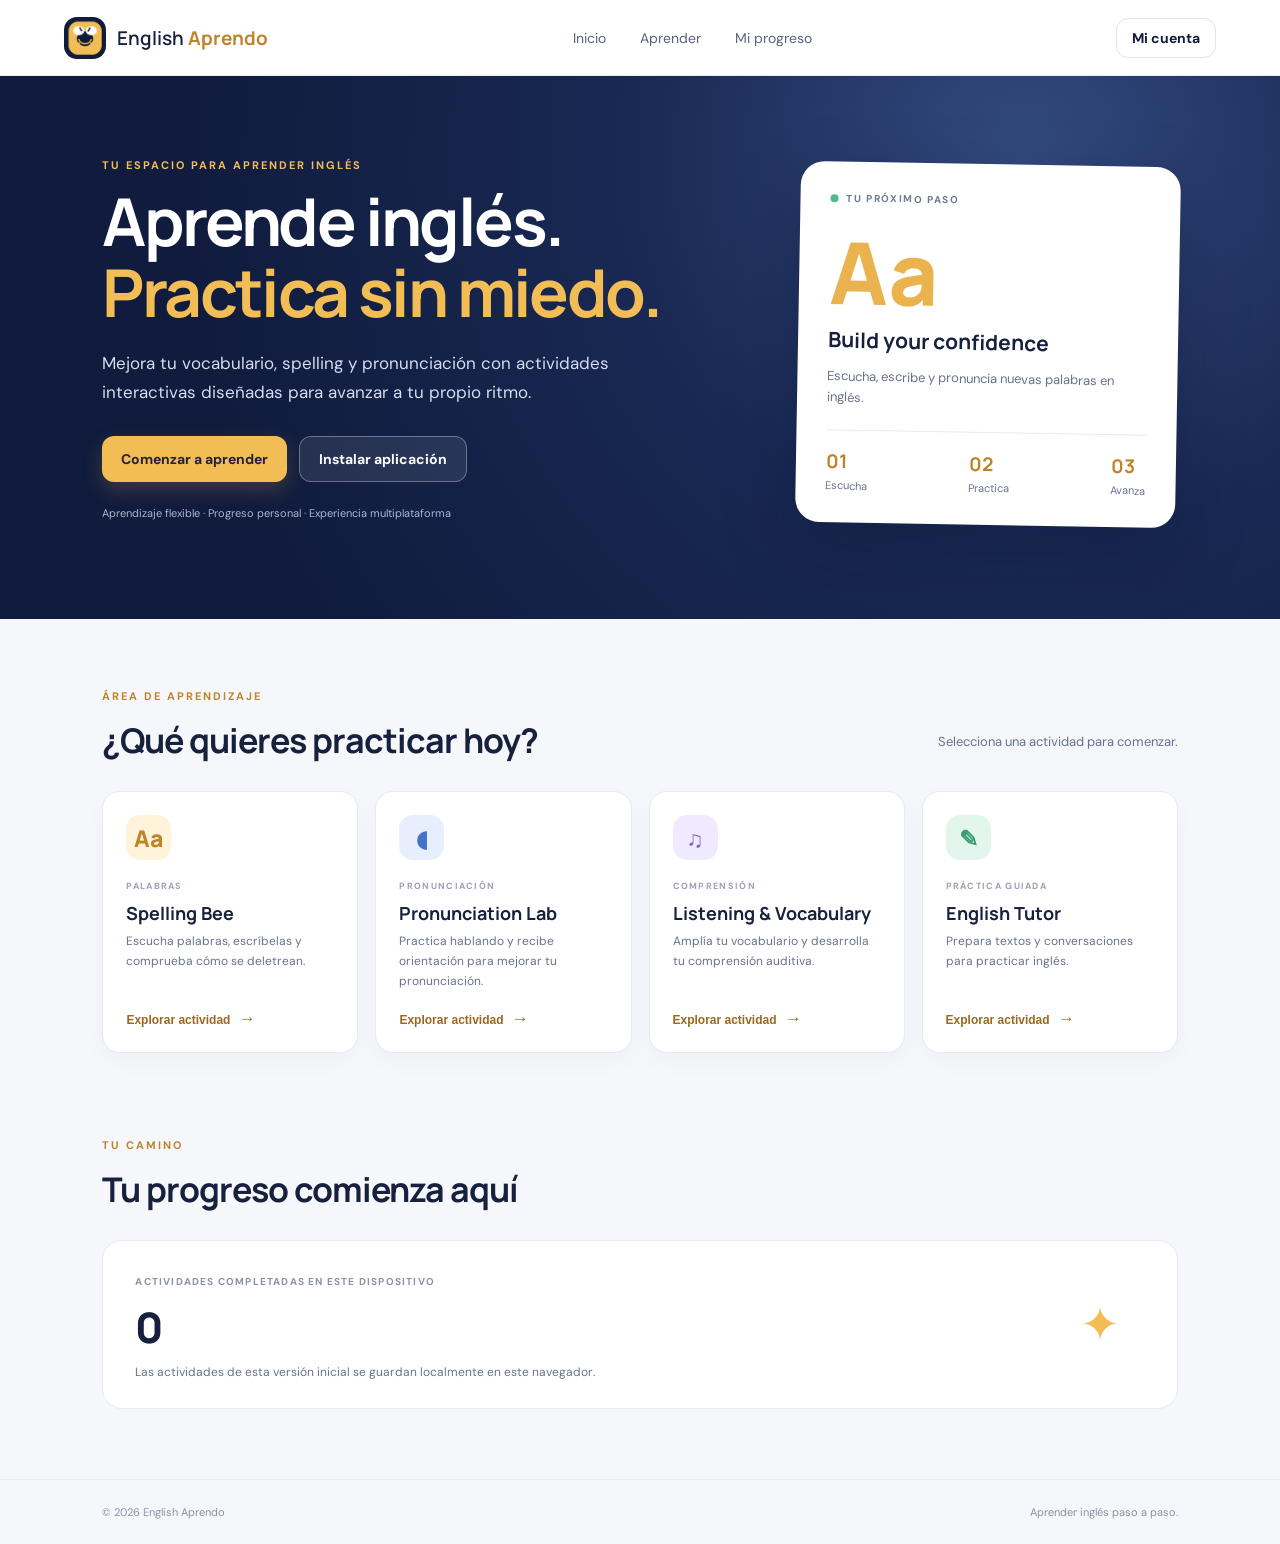
==== index.html @ d0a2cc79 "Initial version - English Aprendo PWA Commit changes" ====
<!doctype html>
<html lang="es">
<head>
  <meta charset="utf-8">
  <meta name="viewport" content="width=device-width, initial-scale=1">
  <meta name="theme-color" content="#101b3d">
  <meta name="description" content="English Aprendo: aprende inglés con spelling, pronunciación, vocabulario y práctica guiada.">
  <title>English Aprendo</title>
  <link rel="manifest" href="./manifest.webmanifest">
  <link rel="icon" href="./assets/icon-192.png" type="image/png">
  <link rel="stylesheet" href="./css/styles.css">
</head>
<body>
  <header class="topbar">
    <a class="brand" href="#home" aria-label="English Aprendo inicio">
      <img src="./assets/icon-192.png" alt="" width="42" height="42">
      <span>English <b>Aprendo</b></span>
    </a>
    <nav class="desktop-nav" aria-label="Navegación principal">
      <a href="#home">Inicio</a>
      <a href="#learn">Aprender</a>
      <a href="#progress">Mi progreso</a>
    </nav>
    <button class="button button-outline small" id="accountButton" type="button">Mi cuenta</button>
  </header>

  <main>
    <section class="hero" id="home">
      <div class="hero-copy">
        <p class="eyebrow">TU ESPACIO PARA APRENDER INGLÉS</p>
        <h1>Aprende inglés.<br><span>Practica sin miedo.</span></h1>
        <p class="hero-text">Mejora tu vocabulario, spelling y pronunciación con actividades interactivas diseñadas para avanzar a tu propio ritmo.</p>
        <div class="hero-actions">
          <a class="button button-primary" href="#learn">Comenzar a aprender</a>
          <button class="button button-ghost" id="installButton" type="button" hidden>Instalar aplicación</button>
        </div>
        <p class="microcopy">Aprendizaje flexible · Progreso personal · Experiencia multiplataforma</p>
      </div>
      <div class="hero-card" aria-label="Resumen de aprendizaje">
        <div class="hero-card-top"><span class="status-dot"></span> TU PRÓXIMO PASO</div>
        <div class="big-letter">Aa</div>
        <h2>Build your confidence</h2>
        <p>Escucha, escribe y pronuncia nuevas palabras en inglés.</p>
        <div class="mini-stats">
          <div><strong>01</strong><span>Escucha</span></div>
          <div><strong>02</strong><span>Practica</span></div>
          <div><strong>03</strong><span>Avanza</span></div>
        </div>
      </div>
    </section>

    <section class="section" id="learn">
      <div class="section-heading">
        <div><p class="eyebrow">ÁREA DE APRENDIZAJE</p><h2>¿Qué quieres practicar hoy?</h2></div>
        <p>Selecciona una actividad para comenzar.</p>
      </div>
      <div class="module-grid">
        <article class="module-card">
          <div class="module-icon gold">Aa</div><span class="tag">PALABRAS</span>
          <h3>Spelling Bee</h3><p>Escucha palabras, escríbelas y comprueba cómo se deletrean.</p>
          <button class="text-button" data-module="spelling">Explorar actividad <span>→</span></button>
        </article>
        <article class="module-card">
          <div class="module-icon blue">◖</div><span class="tag">PRONUNCIACIÓN</span>
          <h3>Pronunciation Lab</h3><p>Practica hablando y recibe orientación para mejorar tu pronunciación.</p>
          <button class="text-button" data-module="pronunciation">Explorar actividad <span>→</span></button>
        </article>
        <article class="module-card">
          <div class="module-icon purple">♫</div><span class="tag">COMPRENSIÓN</span>
          <h3>Listening & Vocabulary</h3><p>Amplía tu vocabulario y desarrolla tu comprensión auditiva.</p>
          <button class="text-button" data-module="listening">Explorar actividad <span>→</span></button>
        </article>
        <article class="module-card">
          <div class="module-icon green">✎</div><span class="tag">PRÁCTICA GUIADA</span>
          <h3>English Tutor</h3><p>Prepara textos y conversaciones para practicar inglés.</p>
          <button class="text-button" data-module="tutor">Explorar actividad <span>→</span></button>
        </article>
      </div>
    </section>

    <section class="section progress-section" id="progress">
      <div class="section-heading">
        <div><p class="eyebrow">TU CAMINO</p><h2>Tu progreso comienza aquí</h2></div>
      </div>
      <div class="progress-panel">
        <div><span class="progress-label">ACTIVIDADES COMPLETADAS EN ESTE DISPOSITIVO</span><strong id="activityCount">0</strong><p>Las actividades de esta versión inicial se guardan localmente en este navegador.</p></div>
        <div class="progress-mark">✦</div>
      </div>
    </section>
  </main>

  <footer><span>© <span id="year"></span> English Aprendo</span><span>Aprender inglés paso a paso.</span></footer>

  <dialog id="infoDialog" class="dialog">
    <div class="dialog-head"><span class="eyebrow">ENGLISH APRENDO</span><button class="close-button" id="closeDialog" aria-label="Cerrar">×</button></div>
    <h2 id="dialogTitle">Próximamente</h2>
    <p id="dialogText">Este módulo se habilitará en una próxima etapa del proyecto.</p>
    <button class="button button-primary" id="dialogOk">Entendido</button>
  </dialog>

  <script src="./js/app.js" defer></script>
</body>
</html>
---- css/styles.css ----
@import url('https://fonts.googleapis.com/css2?family=DM+Sans:wght@400;500;600;700&family=Manrope:wght@400;500;600;700;800&display=swap');
:root{--navy:#101b3d;--navy2:#192953;--gold:#f2bd55;--ink:#17213d;--muted:#68728b;--paper:#f6f7fb;--white:#fff;--line:#e7eaf1}
*{box-sizing:border-box}html{scroll-behavior:smooth}body{margin:0;background:var(--paper);color:var(--ink);font-family:"DM Sans",Arial,sans-serif}a{color:inherit;text-decoration:none}.topbar{height:76px;padding:0 max(5vw,22px);display:flex;align-items:center;justify-content:space-between;background:#fff;border-bottom:1px solid var(--line);position:sticky;top:0;z-index:5}.brand{display:flex;align-items:center;gap:11px;font-family:Manrope,sans-serif;font-size:19px;font-weight:600}.brand img{border-radius:13px}.brand b{color:#bd8529}.desktop-nav{display:flex;gap:34px;color:#59627a;font-size:14px}.desktop-nav a:hover{color:#b47c21}.button{border:0;border-radius:12px;padding:13px 19px;font:700 14px "DM Sans",sans-serif;cursor:pointer;display:inline-flex;align-items:center;justify-content:center;gap:8px}.button-primary{background:var(--gold);color:#24213a;box-shadow:0 8px 20px #e8b34b35}.button-outline{background:#fff;border:1px solid #dfe3ec;color:var(--navy)}.button-ghost{background:#ffffff17;border:1px solid #ffffff50;color:#fff}.small{padding:10px 15px}.hero{background:radial-gradient(circle at 80% 15%,#334a80 0,#192953 35%,#101b3d 76%);color:#fff;padding:82px max(8vw,24px) 88px;display:grid;grid-template-columns:1.2fr .8fr;align-items:center;gap:7vw;min-height:490px}.eyebrow{font-size:11px;letter-spacing:2px;font-weight:700;color:#bd8529;margin:0 0 14px}.hero .eyebrow{color:var(--gold)}h1,h2,h3{font-family:Manrope,Arial,sans-serif}h1{font-size:clamp(40px,5.2vw,66px);line-height:1.08;letter-spacing:-2.6px;margin:0 0 20px}h1 span{color:var(--gold)}.hero-text{font-size:17px;line-height:1.75;color:#d5dced;max-width:570px}.hero-actions{display:flex;gap:12px;flex-wrap:wrap;margin-top:28px}.microcopy{font-size:11px;color:#aab6d0;margin-top:24px}.hero-card{background:#fff;color:var(--ink);padding:30px;border-radius:24px;max-width:380px;justify-self:end;width:100%;box-shadow:0 25px 70px #080f274a;transform:rotate(1deg)}.hero-card-top{font-size:10px;letter-spacing:1.6px;font-weight:700;color:#6d7891;display:flex;align-items:center;gap:8px}.status-dot{width:8px;height:8px;background:#55b98b;border-radius:50%}.big-letter{font-family:Manrope,sans-serif;font-size:86px;font-weight:800;color:#eab34d;line-height:1.15;margin:18px 0 4px}.hero-card h2{font-size:21px;margin:0 0 8px}.hero-card p{color:var(--muted);font-size:13px;line-height:1.6}.mini-stats{display:flex;justify-content:space-between;border-top:1px solid var(--line);padding-top:18px;margin-top:22px}.mini-stats div{display:flex;flex-direction:column;gap:4px}.mini-stats strong{font-family:Manrope;font-size:19px;color:#bd8529}.mini-stats span{font-size:11px;color:var(--muted)}.section{padding:70px max(8vw,24px)}.section-heading{display:flex;align-items:end;justify-content:space-between;gap:20px;margin-bottom:28px}.section-heading h2{font-size:clamp(25px,3vw,34px);margin:0;letter-spacing:-1px}.section-heading>p{color:var(--muted);font-size:13px}.module-grid{display:grid;grid-template-columns:repeat(4,1fr);gap:17px}.module-card{background:#fff;border:1px solid var(--line);border-radius:18px;padding:23px;min-height:260px;display:flex;flex-direction:column;align-items:flex-start;box-shadow:0 8px 24px #17213d08}.module-icon{width:45px;height:45px;border-radius:14px;display:grid;place-items:center;font-family:Manrope;font-size:23px;font-weight:800;margin-bottom:20px}.gold{background:#fff3d9;color:#bd8529}.blue{background:#e7efff;color:#4771c5}.purple{background:#f0eaff;color:#8662c8}.green{background:#e2f6ed;color:#3c9b70}.tag{font-size:9px;letter-spacing:1.3px;color:#9aa2b4;font-weight:700}.module-card h3{font-size:18px;margin:9px 0 7px}.module-card p{font-size:12px;line-height:1.65;color:var(--muted);margin:0 0 18px}.text-button{margin-top:auto;padding:0;border:0;background:none;color:#9a681e;font-weight:700;font-size:12px;cursor:pointer}.text-button span{font-size:17px;margin-left:5px}.progress-section{padding-top:15px}.progress-panel{background:#fff;border:1px solid var(--line);border-radius:20px;padding:28px 32px;display:flex;align-items:center;justify-content:space-between}.progress-label{font-size:10px;letter-spacing:1.2px;font-weight:700;color:#8992a7}.progress-panel strong{display:block;font:800 42px Manrope;margin:8px 0}.progress-panel p{font-size:12px;color:var(--muted);margin:0}.progress-mark{font-size:48px;color:var(--gold);padding:10px 25px}footer{border-top:1px solid var(--line);padding:25px max(8vw,24px);display:flex;justify-content:space-between;color:#8992a7;font-size:11px}.dialog{border:0;border-radius:20px;padding:28px;max-width:410px;width:calc(100% - 32px);box-shadow:0 20px 80px #101b3d45}.dialog::backdrop{background:#101b3d99;backdrop-filter:blur(3px)}.dialog-head{display:flex;justify-content:space-between;align-items:center}.close-button{border:0;background:#f1f3f8;border-radius:50%;width:32px;height:32px;font-size:22px;cursor:pointer}.dialog h2{margin:18px 0 8px}.dialog p{color:var(--muted);font-size:14px;line-height:1.6;margin-bottom:24px}
@media(max-width:900px){.module-grid{grid-template-columns:repeat(2,1fr)}.hero{gap:30px;padding-top:65px;padding-bottom:65px}.desktop-nav{gap:17px}}@media(max-width:650px){.topbar{height:66px;padding:0 16px}.brand{font-size:16px}.brand img{width:36px;height:36px}.desktop-nav{display:none}.hero{grid-template-columns:1fr;padding:55px 22px 60px}.hero-card{justify-self:start;max-width:100%;transform:none}.section{padding:52px 20px}.section-heading{align-items:flex-start;flex-direction:column;gap:5px}.module-grid{grid-template-columns:1fr}.module-card{min-height:225px}.progress-panel{padding:22px;gap:10px}.progress-mark{padding:0;font-size:35px}footer{padding:22px;gap:12px;flex-direction:column}}
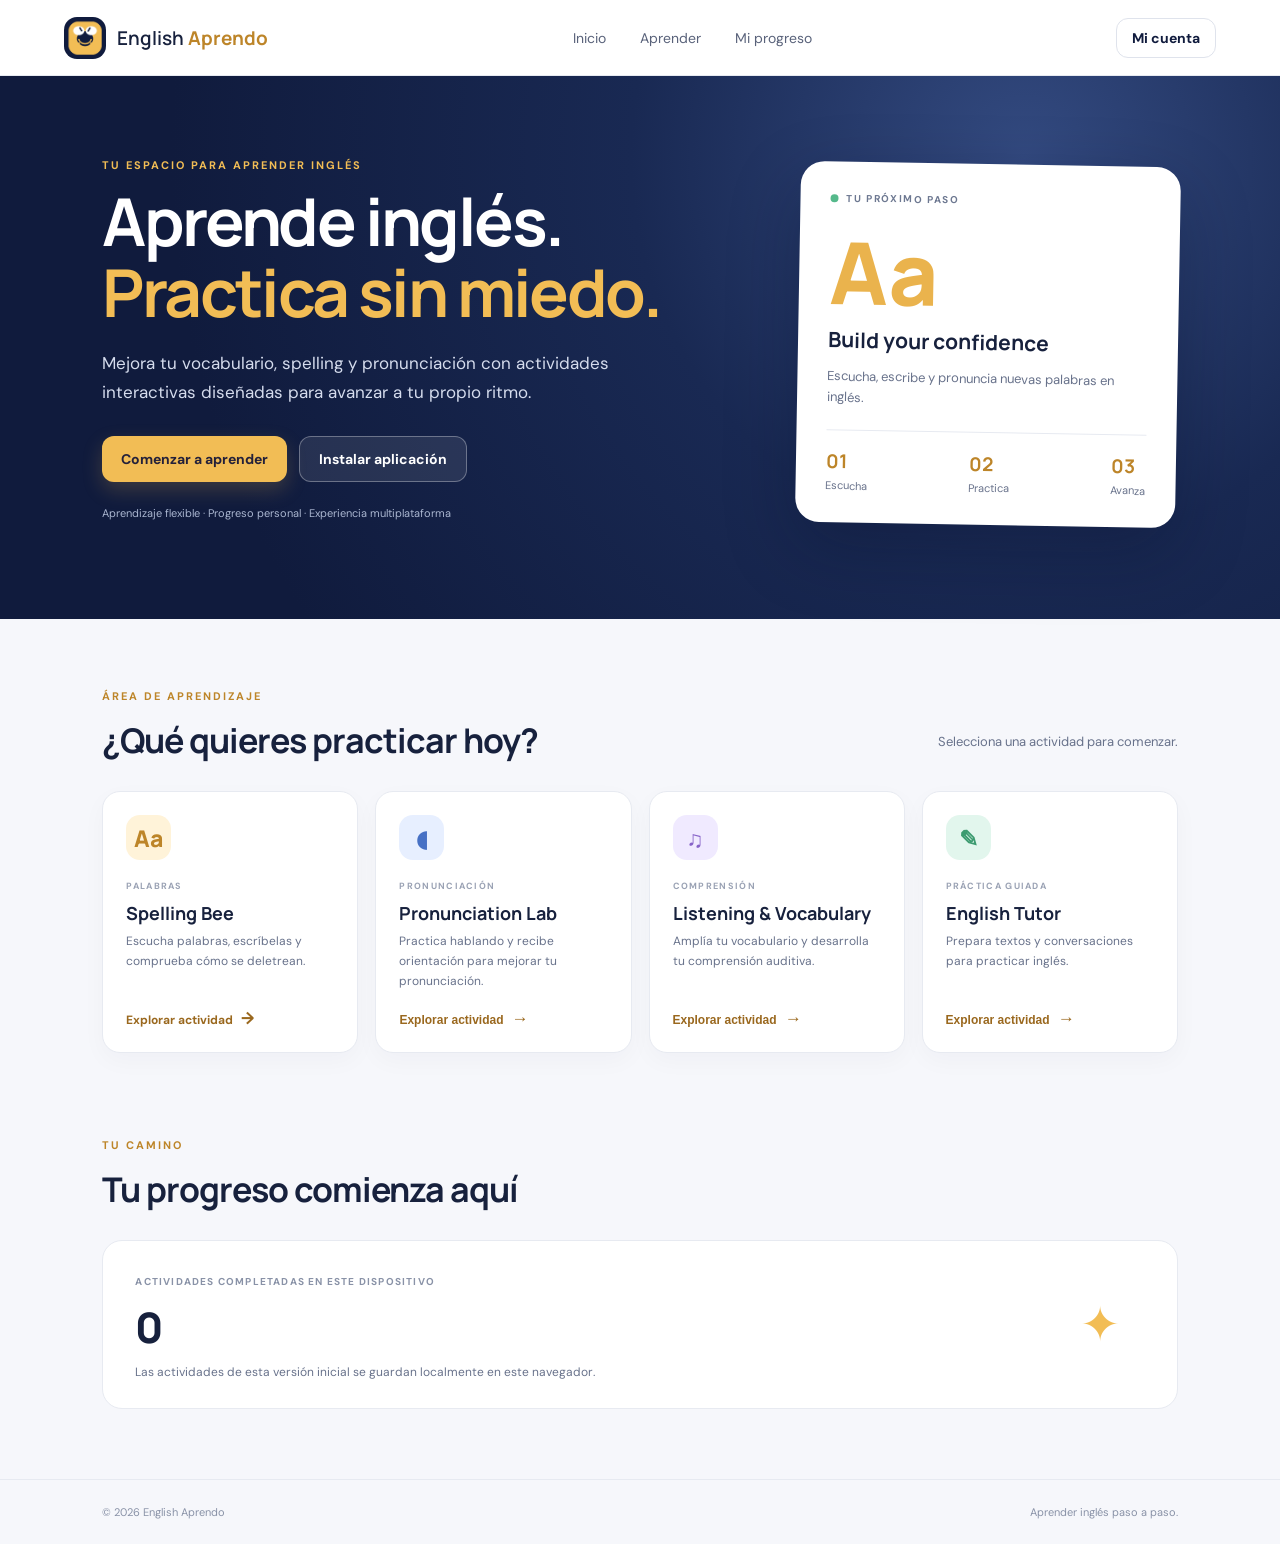
==== commit 88062d37: "Update index.html" ====
--- a/index.html
+++ b/index.html
@@ -58,7 +58,7 @@
         <article class="module-card">
           <div class="module-icon gold">Aa</div><span class="tag">PALABRAS</span>
           <h3>Spelling Bee</h3><p>Escucha palabras, escríbelas y comprueba cómo se deletrean.</p>
-          <button class="text-button" data-module="spelling">Explorar actividad <span>→</span></button>
+          <a class="text-button" href="./spelling-bee.html">   Explorar actividad <span>→</span> </a>
         </article>
         <article class="module-card">
           <div class="module-icon blue">◖</div><span class="tag">PRONUNCIACIÓN</span>
